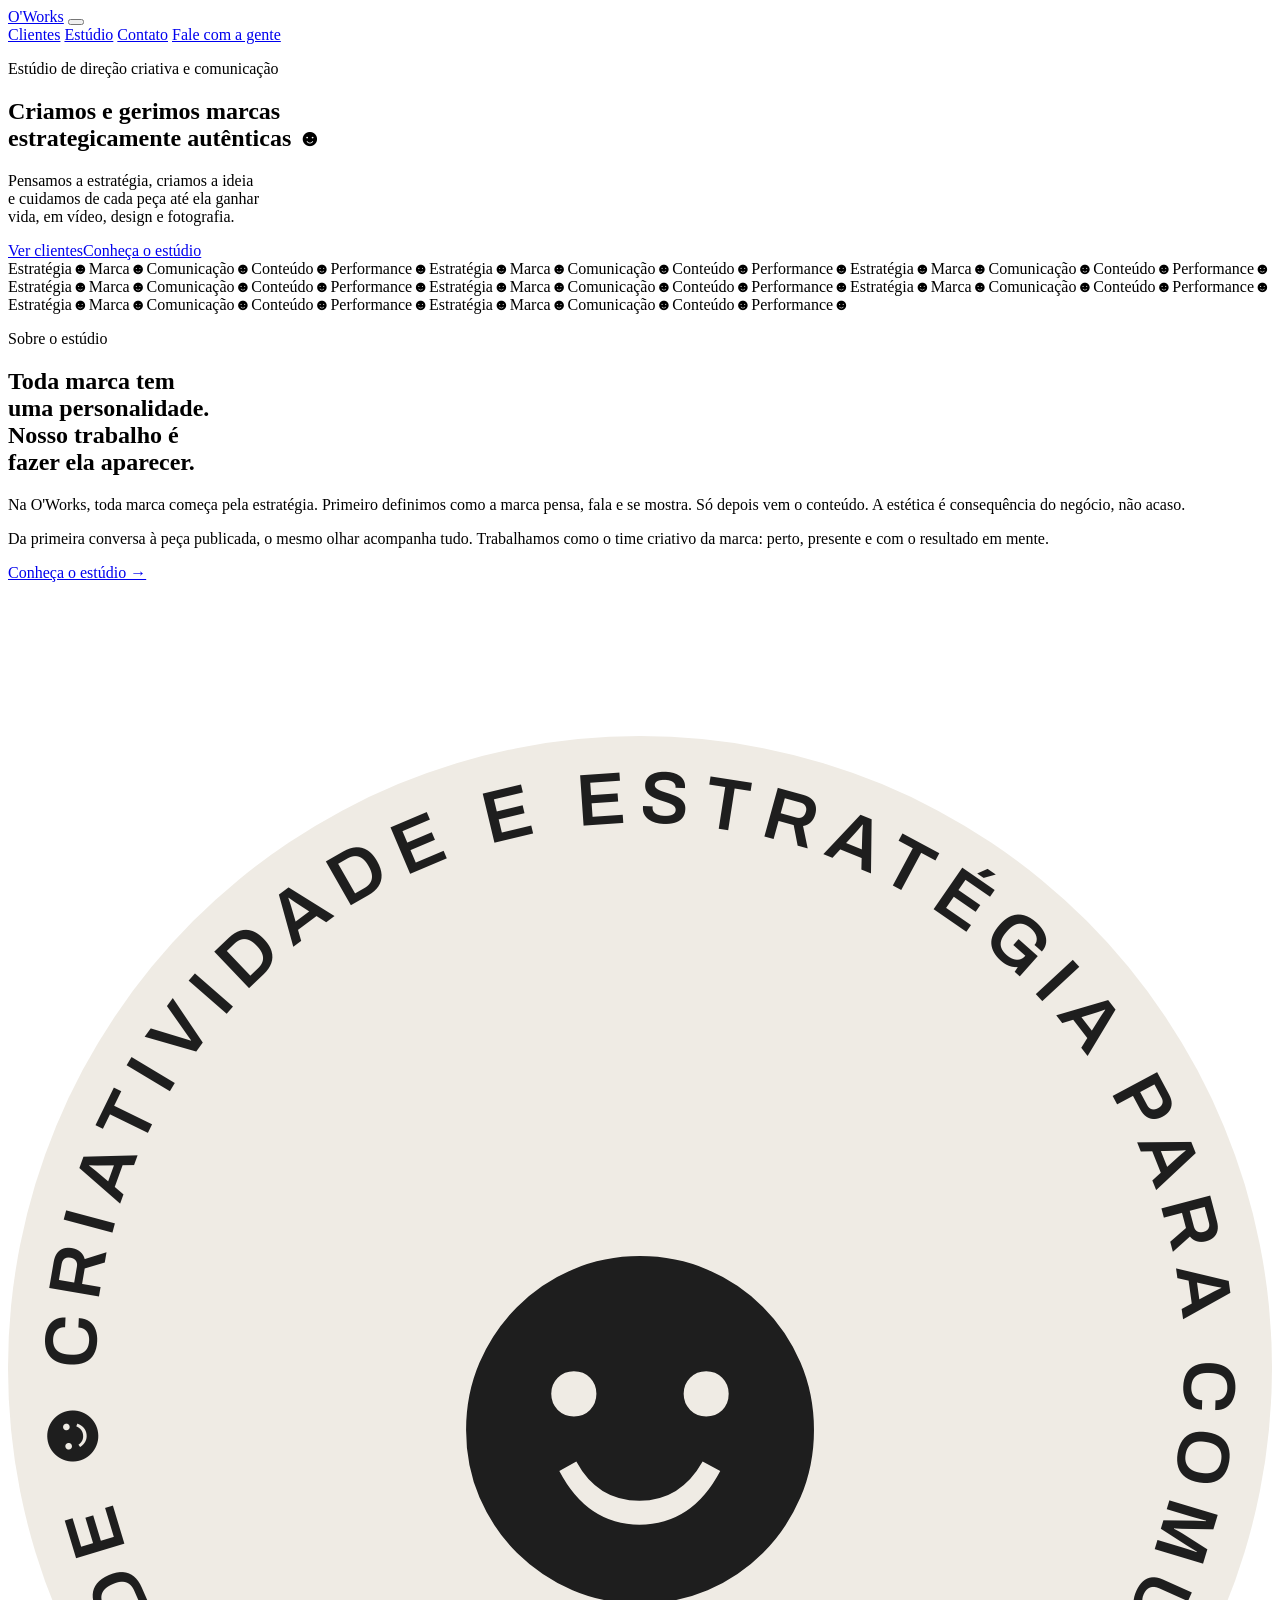
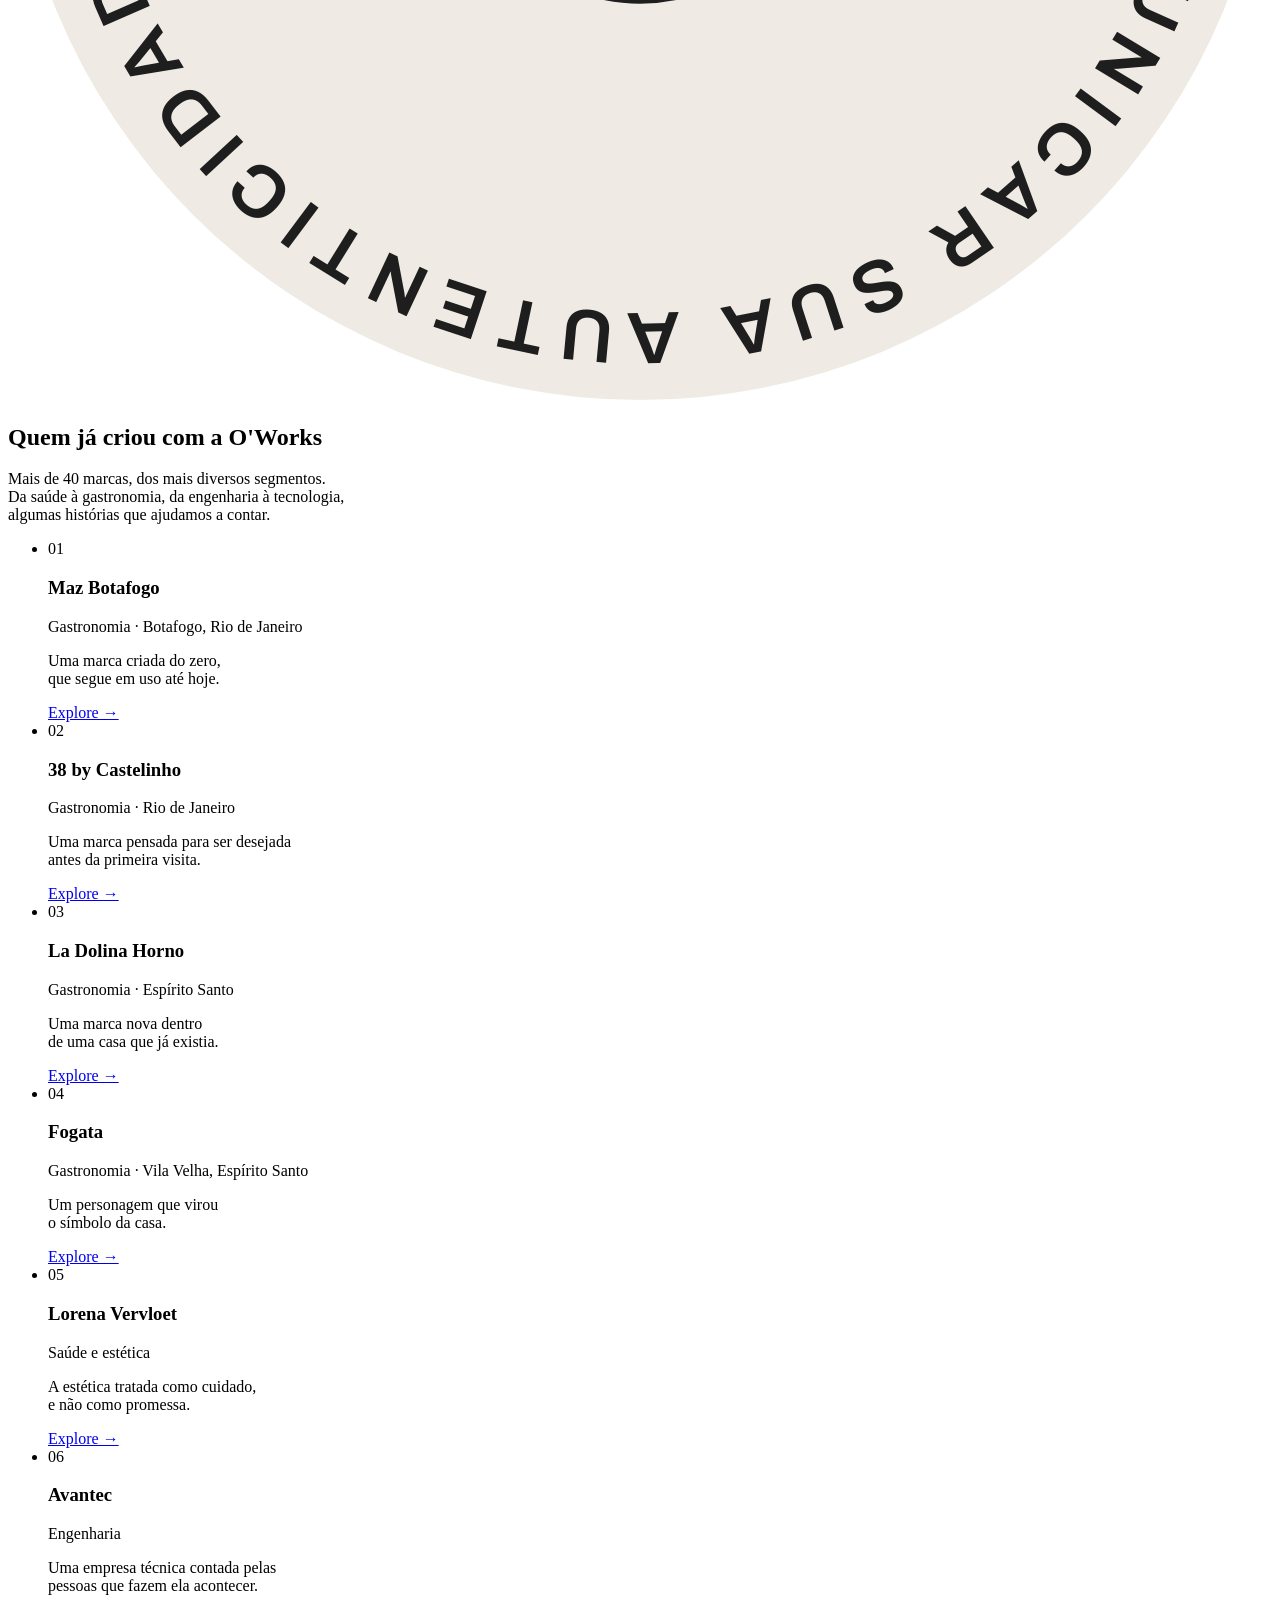
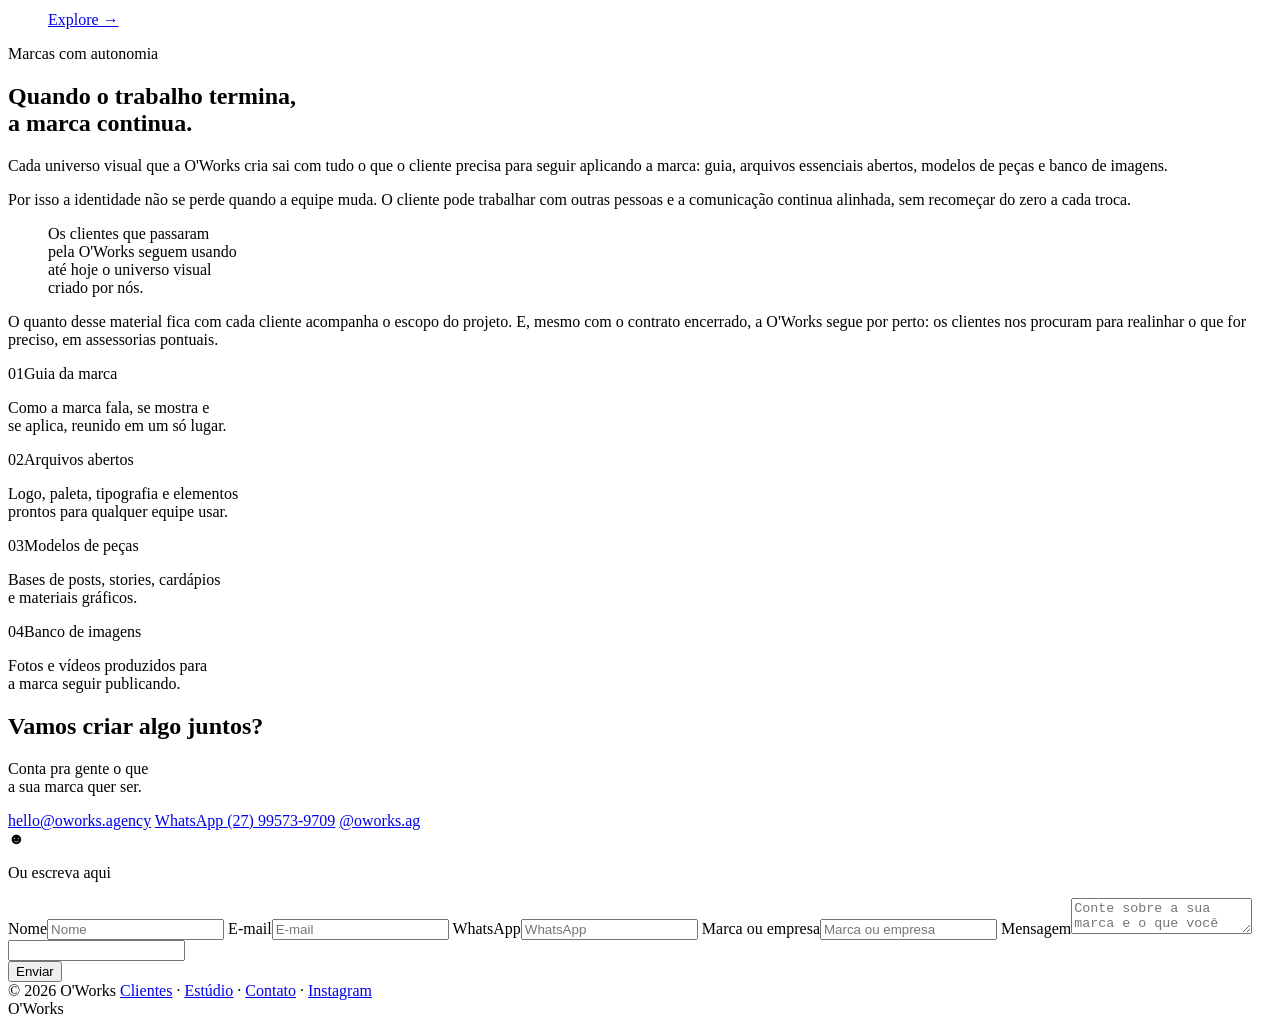
==== index.html @ 2da19dab "Add files via upload" ====
<!doctype html>
<html lang="pt-BR">
<head>
<meta charset="utf-8">
<meta name="viewport" content="width=device-width, initial-scale=1">
<title>O&#x27;Works · Criamos e gerimos marcas estrategicamente autênticas</title>
<meta name="description" content="Estúdio de direção criativa e comunicação. Pensamos a estratégia, criamos a ideia e cuidamos de cada peça até ela ganhar vida, em vídeo, design e fotografia.">
<link rel="canonical" href="https://oworks.agency/">
<meta property="og:type" content="website">
<meta property="og:site_name" content="O'Works">
<meta property="og:title" content="O&#x27;Works · Criamos e gerimos marcas estrategicamente autênticas">
<meta property="og:description" content="Estúdio de direção criativa e comunicação. Pensamos a estratégia, criamos a ideia e cuidamos de cada peça até ela ganhar vida, em vídeo, design e fotografia.">
<meta property="og:url" content="https://oworks.agency/">
<meta property="og:image" content="https://oworks.agency/assets/img/og.jpg">
<meta name="theme-color" content="#1E1E1E">
<link rel="icon" href="/assets/img/favicon.svg" type="image/svg+xml">
<link rel="preconnect" href="https://fonts.googleapis.com">
<link rel="preconnect" href="https://fonts.gstatic.com" crossorigin>
<link rel="stylesheet" href="https://fonts.googleapis.com/css2?family=Archivo:wght@400;500;600;800;900&family=Instrument+Serif:ital@1&family=Noto+Sans+Symbols&display=swap">
<link rel="stylesheet" href="/assets/css/site.css?v=20261112030532">
</head>
<body>

<section class="claro abertura">
  <div class="wrap">
    <header class="cabecalho">
  <a class="logo" href="/">O'Works</a>
  <button class="menu-botao" type="button" aria-label="Abrir o menu" aria-expanded="false" aria-controls="menu"><span></span><span></span><span></span></button>
  <nav class="menu" id="menu" aria-label="Principal">
    <a href="/#clientes">Clientes</a>
    <a href="/estudio/">Estúdio</a>
    <a href="/contato/">Contato</a>
    <a class="btn medio" href="#contato">Fale com a gente</a>
  </nav>
</header>
    <div class="conteudo">
      <p class="rotulo">Estúdio de direção criativa e comunicação</p>
      <h1 class="frase-marca">Criamos e gerimos marcas<br> <span class="it">estrategicamente autênticas <span class="sym">☻</span></span></h1>
      <div class="apoio">
        <p>Pensamos a estratégia, criamos a ideia<br class="d"> e cuidamos de cada peça até ela ganhar<br class="d"> vida, em vídeo, design e fotografia.</p>
        <div class="botoes"><a class="btn" href="#clientes">Ver clientes</a><a class="btn outline" href="/estudio/">Conheça o estúdio</a></div>
      </div>
    </div>
  </div>
</section>
<div class="faixa escuro" aria-hidden="true"><div class="faixa-trilho"><span>Estratégia</span><span class="sym">☻</span><span class="it">Marca</span><span class="sym">☻</span><span>Comunicação</span><span class="sym">☻</span><span class="it">Conteúdo</span><span class="sym">☻</span><span>Performance</span><span class="sym">☻</span><span class="it">Estratégia</span><span class="sym">☻</span><span>Marca</span><span class="sym">☻</span><span class="it">Comunicação</span><span class="sym">☻</span><span>Conteúdo</span><span class="sym">☻</span><span class="it">Performance</span><span class="sym">☻</span><span>Estratégia</span><span class="sym">☻</span><span class="it">Marca</span><span class="sym">☻</span><span>Comunicação</span><span class="sym">☻</span><span class="it">Conteúdo</span><span class="sym">☻</span><span>Performance</span><span class="sym">☻</span><span class="it">Estratégia</span><span class="sym">☻</span><span>Marca</span><span class="sym">☻</span><span class="it">Comunicação</span><span class="sym">☻</span><span>Conteúdo</span><span class="sym">☻</span><span class="it">Performance</span><span class="sym">☻</span><span>Estratégia</span><span class="sym">☻</span><span class="it">Marca</span><span class="sym">☻</span><span>Comunicação</span><span class="sym">☻</span><span class="it">Conteúdo</span><span class="sym">☻</span><span>Performance</span><span class="sym">☻</span><span class="it">Estratégia</span><span class="sym">☻</span><span>Marca</span><span class="sym">☻</span><span class="it">Comunicação</span><span class="sym">☻</span><span>Conteúdo</span><span class="sym">☻</span><span class="it">Performance</span><span class="sym">☻</span><span>Estratégia</span><span class="sym">☻</span><span class="it">Marca</span><span class="sym">☻</span><span>Comunicação</span><span class="sym">☻</span><span class="it">Conteúdo</span><span class="sym">☻</span><span>Performance</span><span class="sym">☻</span><span class="it">Estratégia</span><span class="sym">☻</span><span>Marca</span><span class="sym">☻</span><span class="it">Comunicação</span><span class="sym">☻</span><span>Conteúdo</span><span class="sym">☻</span><span class="it">Performance</span><span class="sym">☻</span></div></div>
<section class="escuro sec sobre" id="sobre">
  <div class="wrap colunas">
    <div class="texto">
      <p class="rotulo">Sobre o estúdio</p>
      <h2 class="titulo">Toda marca tem<br> uma personalidade.<br> Nosso trabalho é<br> fazer ela aparecer.</h2>
      <p class="corpo">Na O'Works, toda marca começa pela estratégia. Primeiro definimos como a marca pensa, fala e se mostra. Só depois vem o conteúdo. A estética é consequência do negócio, não acaso.</p>
      <p class="corpo muted">Da primeira conversa à peça publicada, o mesmo olhar acompanha tudo. Trabalhamos como o time criativo da marca: perto, presente e com o resultado em mente.</p>
      <a class="link" href="/estudio/">Conheça o estúdio →</a>
    </div>
    <div class="visual">
      <div class="reel" role="img" aria-label="Reel com takes de produções de gastronomia da O'Works">
        <video class="ativo" muted loop playsinline preload="none" data-src="/assets/video/reel-gastronomia.mp4" poster="/assets/img/poster-reel.jpg"></video>
      </div>
      <div class="selo"><svg viewBox="0 0 232 232" aria-hidden="true">
        <circle cx="116" cy="116" r="116" fill="#EFEBE4"/>
        <g class="giro">
          <path id="selo-circulo" d="M16,116 a100,100 0 1,1 200,0 a100,100 0 1,1 -200,0" fill="none"/>
          <text font-family="Archivo, sans-serif" font-weight="600" font-size="13.5" fill="#1E1E1E"><textPath href="#selo-circulo" textLength="626" lengthAdjust="spacing">CRIATIVIDADE E ESTRATÉGIA PARA COMUNICAR SUA AUTENTICIDADE <tspan font-family="Noto Sans Symbols, sans-serif" font-weight="400">☻</tspan>&#160;</textPath></text>
        </g>
        <text x="116" y="118" text-anchor="middle" dominant-baseline="central" font-family="Noto Sans Symbols, sans-serif" font-size="92" fill="#1E1E1E">☻</text>
      </svg></div>
    </div>
  </div>
</section>
<section class="claro sec clientes" id="clientes">
  <div class="wrap">
    <div class="clientes-topo">
      <h2>Quem já criou com a O'Works</h2>
      <p class="corpo">Mais de 40 marcas, dos mais diversos segmentos.<br class="d"> Da saúde à gastronomia, da engenharia à tecnologia,<br class="d"> algumas histórias que ajudamos a contar.</p>
    </div>
    <ul class="lista-clientes">
      <li class="cliente">
        <div class="nome"><span class="num">01</span><h3>Maz Botafogo</h3></div>
        <p class="seg">Gastronomia · Botafogo, Rio de Janeiro</p>
        <p>Uma marca criada do zero,<br class="d"> que segue em uso até hoje.</p>
        <a class="btn pequeno" href="/clientes/maz-botafogo/" aria-label="Explore o case Maz Botafogo">Explore →</a>
      </li><li class="cliente">
        <div class="nome"><span class="num">02</span><h3>38 by Castelinho</h3></div>
        <p class="seg">Gastronomia · Rio de Janeiro</p>
        <p>Uma marca pensada para ser desejada<br class="d"> antes da primeira visita.</p>
        <a class="btn pequeno" href="/clientes/38-by-castelinho/" aria-label="Explore o case 38 by Castelinho">Explore →</a>
      </li><li class="cliente">
        <div class="nome"><span class="num">03</span><h3>La Dolina Horno</h3></div>
        <p class="seg">Gastronomia · Espírito Santo</p>
        <p>Uma marca nova dentro<br class="d"> de uma casa que já existia.</p>
        <a class="btn pequeno" href="/clientes/la-dolina-horno/" aria-label="Explore o case La Dolina Horno">Explore →</a>
      </li><li class="cliente">
        <div class="nome"><span class="num">04</span><h3>Fogata</h3></div>
        <p class="seg">Gastronomia · Vila Velha, Espírito Santo</p>
        <p>Um personagem que virou<br class="d"> o símbolo da casa.</p>
        <a class="btn pequeno" href="/clientes/fogata/" aria-label="Explore o case Fogata">Explore →</a>
      </li><li class="cliente">
        <div class="nome"><span class="num">05</span><h3>Lorena Vervloet</h3></div>
        <p class="seg">Saúde e estética</p>
        <p>A estética tratada como cuidado,<br class="d"> e não como promessa.</p>
        <a class="btn pequeno" href="/clientes/lorena-vervloet/" aria-label="Explore o case Lorena Vervloet">Explore →</a>
      </li><li class="cliente">
        <div class="nome"><span class="num">06</span><h3>Avantec</h3></div>
        <p class="seg">Engenharia</p>
        <p>Uma empresa técnica contada pelas<br class="d"> pessoas que fazem ela acontecer.</p>
        <a class="btn pequeno" href="/clientes/avantec/" aria-label="Explore o case Avantec">Explore →</a>
      </li>
    </ul>
  </div>
</section>
<section class="claro sec-linha autonomia">
  <div class="wrap">
    <div class="com-linha">
      <div class="colunas">
        <div class="texto">
          <p class="rotulo">Marcas com autonomia</p>
          <h2 class="titulo">Quando o trabalho termina,<br class="d"> a marca continua.</h2>
          <p class="corpo">Cada universo visual que a O'Works cria sai com tudo o que o cliente precisa para seguir aplicando a marca: guia, arquivos essenciais abertos, modelos de peças e banco de imagens.</p>
          <p class="corpo muted">Por isso a identidade não se perde quando a equipe muda. O cliente pode trabalhar com outras pessoas e a comunicação continua alinhada, sem recomeçar do zero a cada troca.</p>
        </div>
        <div class="destaque">
          <blockquote>Os clientes que passaram<br class="d"> pela O'Works seguem usando<br class="d"> até hoje o universo visual<br class="d"> criado por nós.</blockquote>
          <p class="muted">O quanto desse material fica com cada cliente acompanha o escopo do projeto. E, mesmo com o contrato encerrado, a O'Works segue por perto: os clientes nos procuram para realinhar o que for preciso, em assessorias pontuais.</p>
        </div>
      </div>
      <div class="itens4"><div><p class="t"><span class="it">01</span>Guia da marca</p><p>Como a marca fala, se mostra e<br class="d"> se aplica, reunido em um só lugar.</p></div><div><p class="t"><span class="it">02</span>Arquivos abertos</p><p>Logo, paleta, tipografia e elementos<br class="d"> prontos para qualquer equipe usar.</p></div><div><p class="t"><span class="it">03</span>Modelos de peças</p><p>Bases de posts, stories, cardápios<br class="d"> e materiais gráficos.</p></div><div><p class="t"><span class="it">04</span>Banco de imagens</p><p>Fotos e vídeos produzidos para<br class="d"> a marca seguir publicando.</p></div></div>
    </div>
  </div>
</section>
<section class="escuro contato-bloco" id="contato">
  <div class="wrap">
    <div class="chamada com-form">
      <div class="texto">
        <h2 class="vamos">Vamos criar algo juntos?</h2>
        <p class="conta">Conta pra gente o que<br class="d"> a sua marca quer ser.</p>
        <div class="contatos">
        <a href="mailto:hello@oworks.agency">hello@oworks.agency</a>
        <a href="https://wa.me/message/UG2DE52RIKDYO1" target="_blank" rel="noopener">WhatsApp (27) 99573-9709</a>
        <a href="https://www.instagram.com/oworks.ag/" target="_blank" rel="noopener">@oworks.ag</a>
      </div>
        <span class="carinha" aria-hidden="true">☻</span>
      </div>
      <form class="form" action="https://formsubmit.co/hello@oworks.agency" method="POST" data-ajax="https://formsubmit.co/ajax/hello@oworks.agency">
      <p class="rotulo">Ou escreva aqui</p>
      <label class="campo"><span class="visually-hidden">Nome</span><input name="nome" placeholder="Nome" required autocomplete="name"></label>
      <label class="campo"><span class="visually-hidden">E-mail</span><input type="email" name="email" placeholder="E-mail" required autocomplete="email"></label>
      <label class="campo"><span class="visually-hidden">WhatsApp</span><input type="tel" name="whatsapp" placeholder="WhatsApp" autocomplete="tel"></label>
      <label class="campo"><span class="visually-hidden">Marca ou empresa</span><input name="marca" placeholder="Marca ou empresa" autocomplete="organization"></label>
      <label class="campo"><span class="visually-hidden">Mensagem</span><textarea name="mensagem" placeholder="Conte sobre a sua marca e o que você precisa" required></textarea></label>
      <input type="hidden" name="_subject" value="Novo contato pelo site da O'Works">
      <input type="hidden" name="_template" value="table">
      <input type="hidden" name="_captcha" value="false">
      <input type="hidden" name="_next" value="https://oworks.agency/obrigado/">
      <div class="honey" aria-hidden="true"><input type="text" name="_honey" tabindex="-1" autocomplete="off"></div>
      <button class="btn" type="submit">Enviar</button>
      <p class="aviso" role="status" hidden></p>
    </form>
    </div>
    <footer class="rodape">
      <span>© 2026 O'Works</span>
      <span><a href="/#clientes">Clientes</a> · <a href="/estudio/">Estúdio</a> · <a href="/contato/">Contato</a> · <a href="https://www.instagram.com/oworks.ag/" target="_blank" rel="noopener">Instagram</a></span>
    </footer>
    <div class="assinatura" aria-hidden="true"><span>O'Works</span></div>
  </div>
</section>
<script src="/assets/js/site.js?v=20261112030532" defer></script>
</body>
</html>
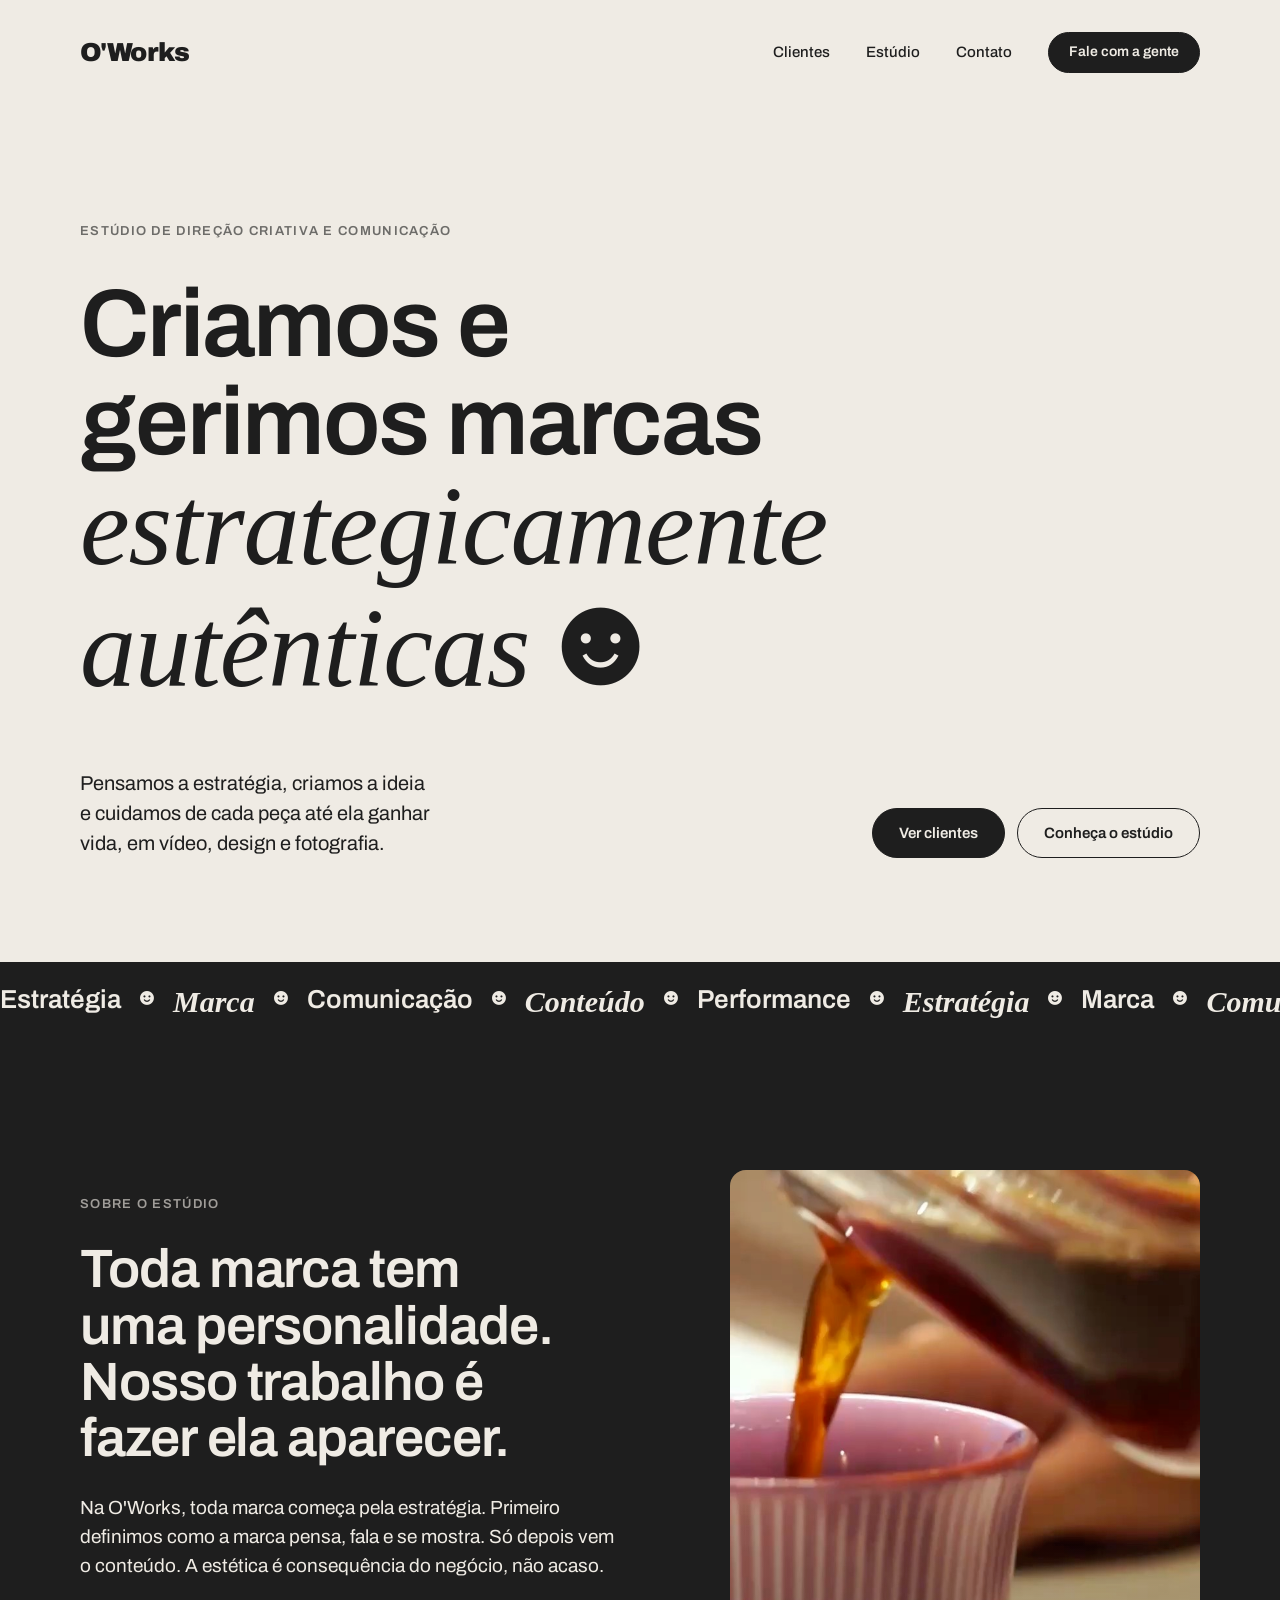
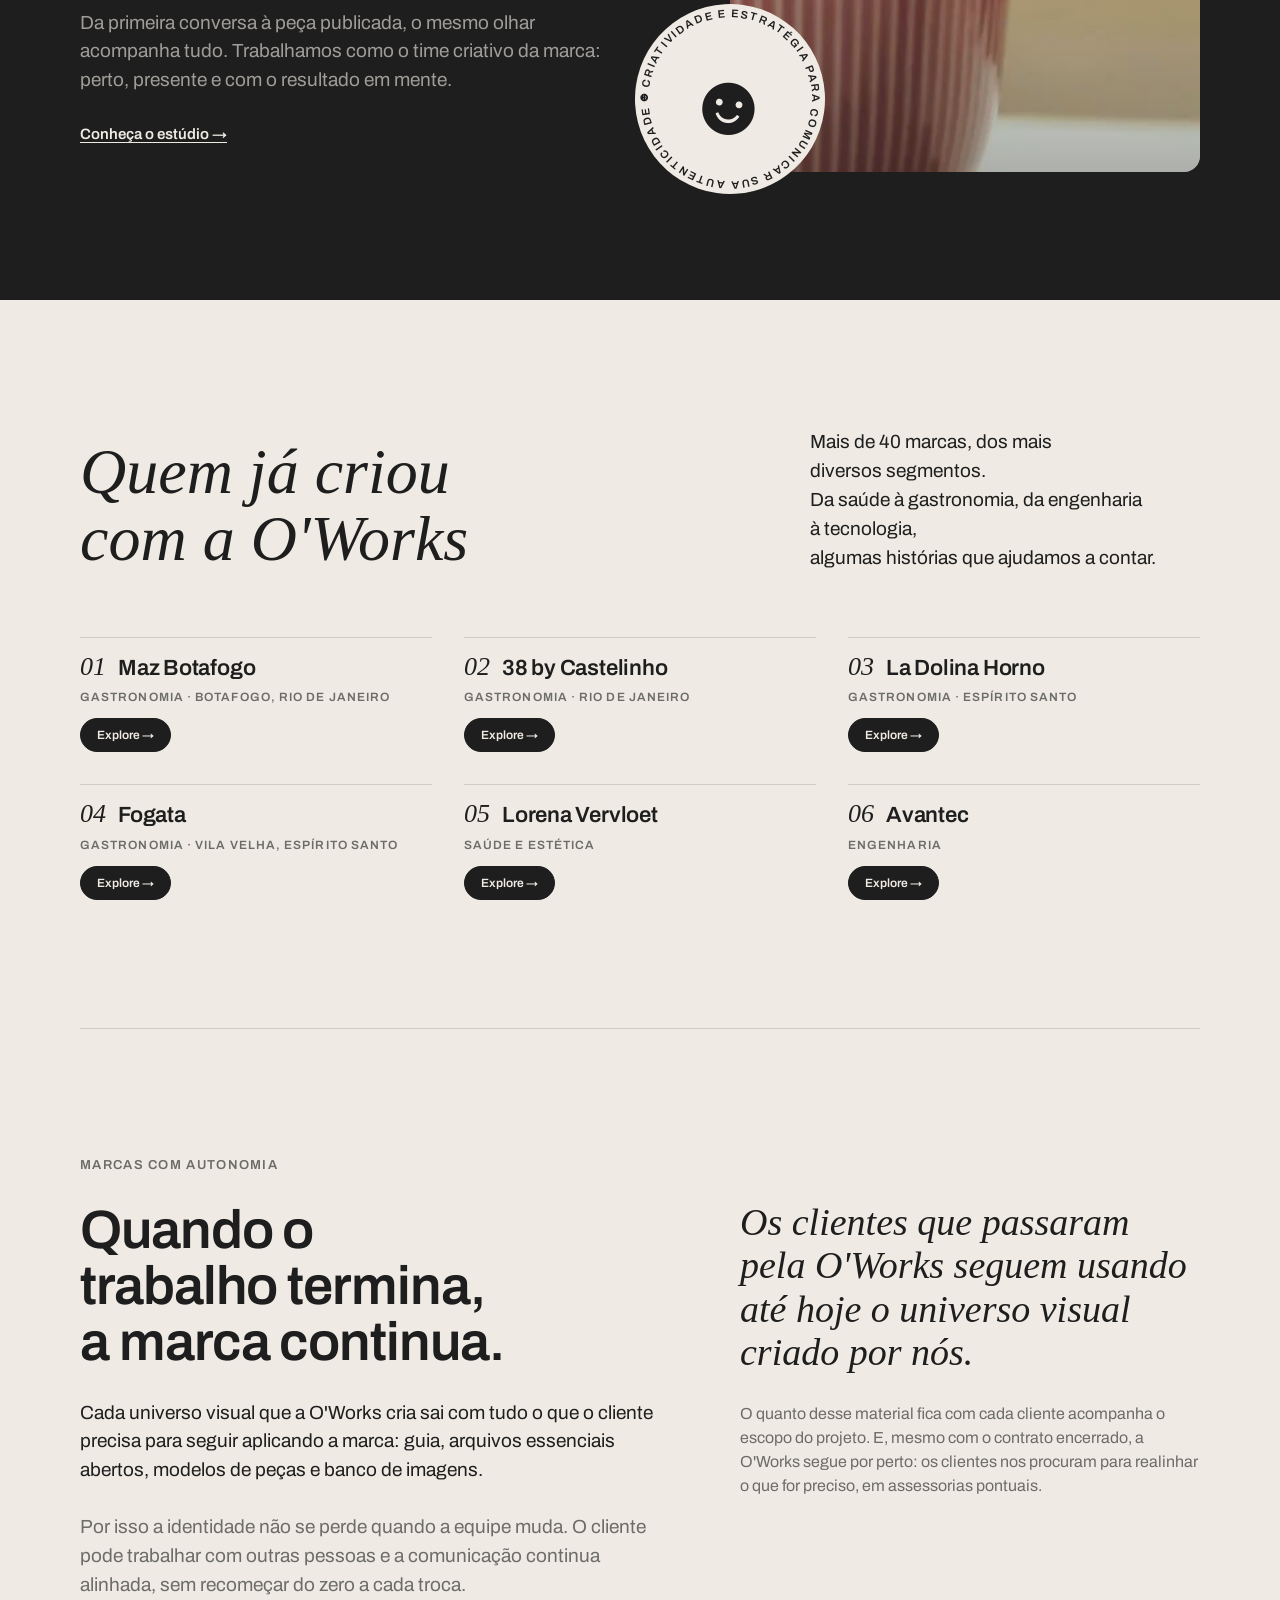
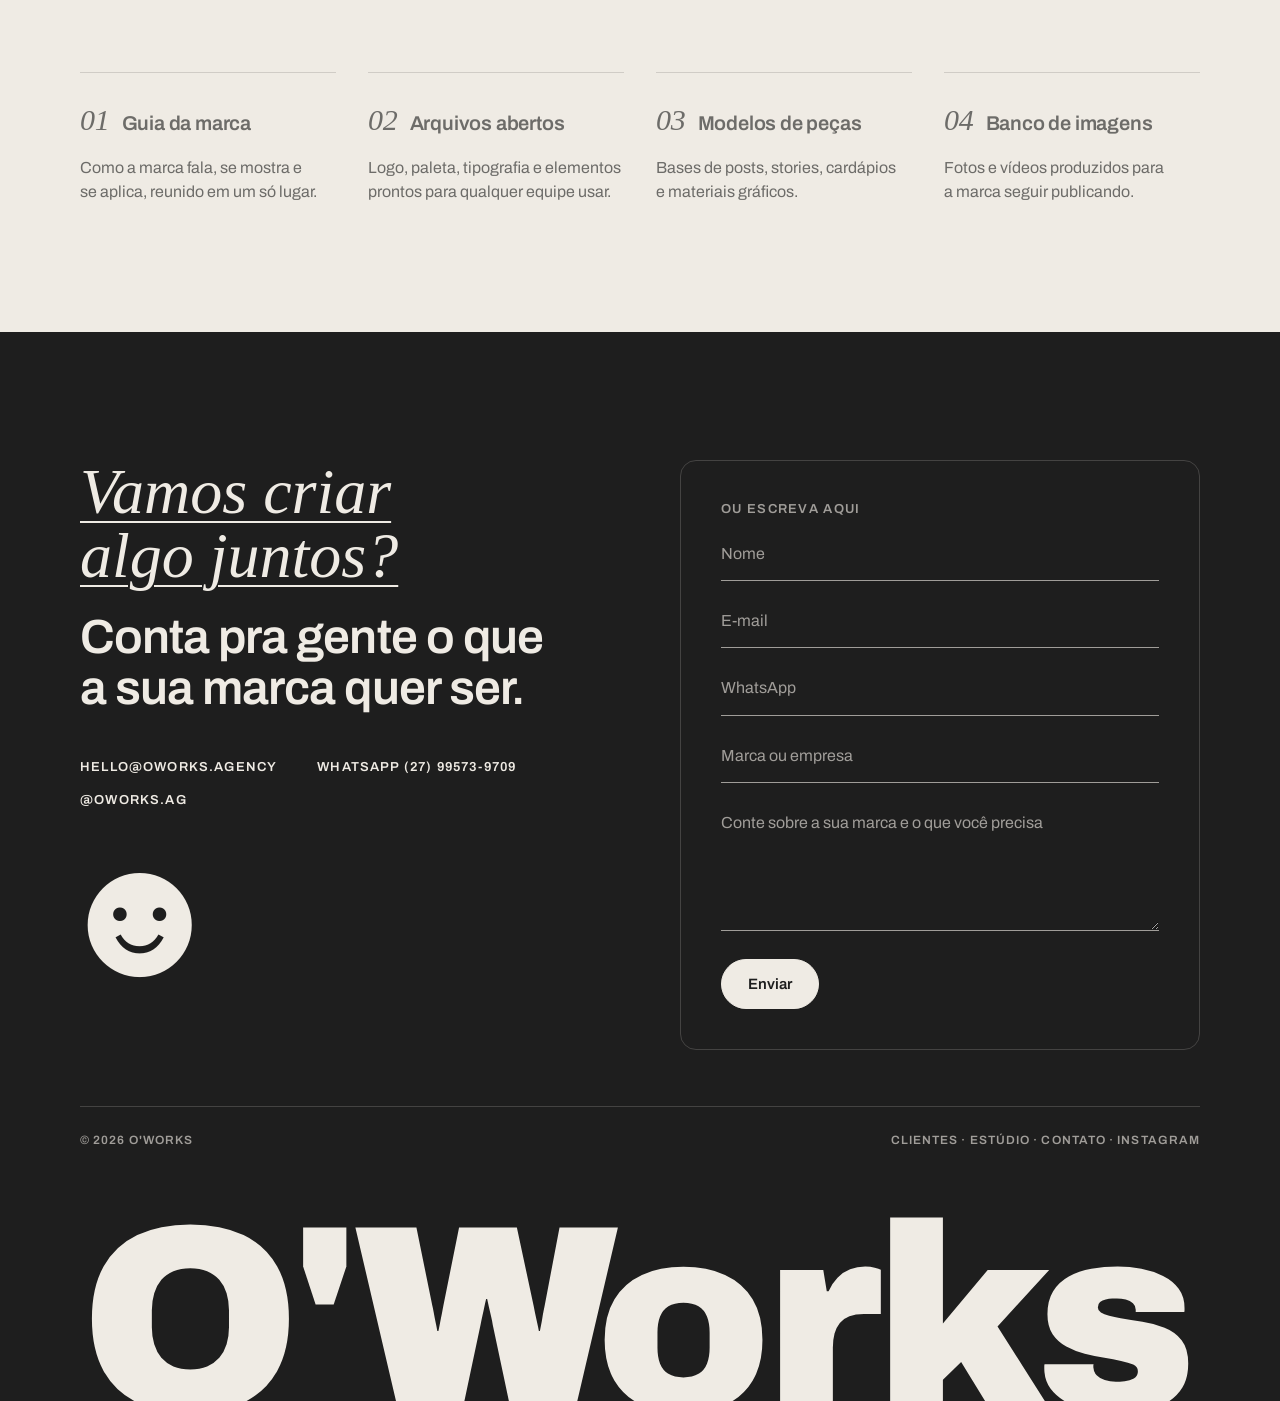
==== commit b80fed69: "Início: lista de clientes só com nome, segmento e local, mais compacta" ====
--- a/index.html
+++ b/index.html
@@ -17,7 +17,7 @@
 <link rel="preconnect" href="https://fonts.googleapis.com">
 <link rel="preconnect" href="https://fonts.gstatic.com" crossorigin>
 <link rel="stylesheet" href="https://fonts.googleapis.com/css2?family=Archivo:wght@400;500;600;800;900&family=Instrument+Serif:ital@1&family=Noto+Sans+Symbols&display=swap">
-<link rel="stylesheet" href="/assets/css/site.css?v=20261112030532">
+<link rel="stylesheet" href="/assets/css/site.css?v=20261112064709">
 </head>
 <body>
 
@@ -77,33 +77,27 @@
     <ul class="lista-clientes">
       <li class="cliente">
         <div class="nome"><span class="num">01</span><h3>Maz Botafogo</h3></div>
-        <p class="seg">Gastronomia · Botafogo, Rio de Janeiro</p>
-        <p>Uma marca criada do zero,<br class="d"> que segue em uso até hoje.</p>
+        <p class="seg"><span>Gastronomia</span><span class="local">Botafogo, Rio de Janeiro</span></p>
         <a class="btn pequeno" href="/clientes/maz-botafogo/" aria-label="Explore o case Maz Botafogo">Explore →</a>
       </li><li class="cliente">
         <div class="nome"><span class="num">02</span><h3>38 by Castelinho</h3></div>
-        <p class="seg">Gastronomia · Rio de Janeiro</p>
-        <p>Uma marca pensada para ser desejada<br class="d"> antes da primeira visita.</p>
+        <p class="seg"><span>Gastronomia</span><span class="local">Rio de Janeiro</span></p>
         <a class="btn pequeno" href="/clientes/38-by-castelinho/" aria-label="Explore o case 38 by Castelinho">Explore →</a>
       </li><li class="cliente">
         <div class="nome"><span class="num">03</span><h3>La Dolina Horno</h3></div>
-        <p class="seg">Gastronomia · Espírito Santo</p>
-        <p>Uma marca nova dentro<br class="d"> de uma casa que já existia.</p>
+        <p class="seg"><span>Gastronomia</span><span class="local">Espírito Santo</span></p>
         <a class="btn pequeno" href="/clientes/la-dolina-horno/" aria-label="Explore o case La Dolina Horno">Explore →</a>
       </li><li class="cliente">
         <div class="nome"><span class="num">04</span><h3>Fogata</h3></div>
-        <p class="seg">Gastronomia · Vila Velha, Espírito Santo</p>
-        <p>Um personagem que virou<br class="d"> o símbolo da casa.</p>
+        <p class="seg"><span>Gastronomia</span><span class="local">Vila Velha, Espírito Santo</span></p>
         <a class="btn pequeno" href="/clientes/fogata/" aria-label="Explore o case Fogata">Explore →</a>
       </li><li class="cliente">
         <div class="nome"><span class="num">05</span><h3>Lorena Vervloet</h3></div>
-        <p class="seg">Saúde e estética</p>
-        <p>A estética tratada como cuidado,<br class="d"> e não como promessa.</p>
+        <p class="seg"><span>Saúde e estética</span></p>
         <a class="btn pequeno" href="/clientes/lorena-vervloet/" aria-label="Explore o case Lorena Vervloet">Explore →</a>
       </li><li class="cliente">
         <div class="nome"><span class="num">06</span><h3>Avantec</h3></div>
-        <p class="seg">Engenharia</p>
-        <p>Uma empresa técnica contada pelas<br class="d"> pessoas que fazem ela acontecer.</p>
+        <p class="seg"><span>Engenharia</span></p>
         <a class="btn pequeno" href="/clientes/avantec/" aria-label="Explore o case Avantec">Explore →</a>
       </li>
     </ul>
@@ -164,6 +158,6 @@
     <div class="assinatura" aria-hidden="true"><span>O'Works</span></div>
   </div>
 </section>
-<script src="/assets/js/site.js?v=20261112030532" defer></script>
+<script src="/assets/js/site.js?v=20261112064709" defer></script>
 </body>
 </html>
--- a/assets/css/site.css
+++ b/assets/css/site.css
@@ -0,0 +1,353 @@
+/* O'Works · site. Identidade: Archivo, Instrument Serif itálico, a carinha em Noto Sans Symbols; preto #1E1E1E e creme #EFEBE4. */
+
+:root {
+  --preto: #1E1E1E;
+  --creme: #EFEBE4;
+  --pad: 80px;
+  --max: 1280px;
+  --sans: "Archivo", system-ui, sans-serif;
+  --serif: "Instrument Serif", Georgia, serif;
+  --sym: "Noto Sans Symbols", "Archivo", sans-serif;
+}
+
+.claro  { --bg: #EFEBE4; --fg: #1E1E1E; --muted: #6D6C69; --line: #D0CCC6; --ph: #E0DCD4; }
+.escuro { --bg: #1E1E1E; --fg: #EFEBE4; --muted: #A09D99; --line: #444342; --ph: #2E2D2B; }
+
+*, *::before, *::after { box-sizing: border-box; }
+html { -webkit-text-size-adjust: 100%; scroll-behavior: smooth; }
+@media (prefers-reduced-motion: reduce) { html { scroll-behavior: auto; } }
+body { margin: 0; background: var(--preto); color: var(--creme); font-family: var(--sans); font-size: 19px; line-height: 1.52; -webkit-font-smoothing: antialiased; }
+img, video, svg { display: block; max-width: 100%; }
+a { color: inherit; }
+p { margin: 0; text-wrap: pretty; }
+h1, h2, h3 { margin: 0; font-weight: 600; text-wrap: balance; }
+ul { margin: 0; padding: 0; list-style: none; }
+.sym { font-family: var(--sym); font-style: normal; font-weight: 400; }
+.it { font-family: var(--serif); font-style: italic; font-weight: 400; }
+.visually-hidden { position: absolute !important; width: 1px; height: 1px; overflow: hidden; clip: rect(0 0 0 0); white-space: nowrap; }
+
+section, .faixa, .rodape-bloco { background: var(--bg); color: var(--fg); }
+.wrap { width: 100%; max-width: calc(var(--max) + 2 * var(--pad)); margin: 0 auto; padding: 0 var(--pad); }
+.sec { padding: 128px 0; }
+.sec-linha { padding: 0 0 128px; }
+.com-linha { border-top: 1px solid var(--line); padding-top: 128px; }
+
+.rotulo { font-size: 13px; font-weight: 600; letter-spacing: .1em; text-transform: uppercase; color: var(--muted); line-height: 1.3; text-wrap: balance; }
+.titulo { font-size: 54px; line-height: 1.04; letter-spacing: -.02em; }
+.corpo { font-size: 19px; line-height: 1.52; }
+.muted { color: var(--muted); }
+.link { font-size: 15px; font-weight: 600; text-decoration: underline; text-underline-offset: 3px; }
+.link:hover { text-decoration-thickness: 2px; }
+.linha-topo { border-top: 1px solid var(--line); }
+
+/* botões */
+.btn { display: inline-flex; align-items: center; gap: .4em; padding: 15px 26px; border-radius: 999px; font-size: 15px; font-weight: 600; line-height: 1.2; text-decoration: none; white-space: nowrap; border: 1px solid var(--fg); background: var(--fg); color: var(--bg); transition: opacity .2s; }
+.btn:hover { opacity: .85; }
+.btn.outline { background: transparent; color: var(--fg); }
+.btn.outline:hover { background: var(--fg); color: var(--bg); opacity: 1; }
+.btn.pequeno { padding: 9px 16px; font-size: 12px; }
+.btn.medio { padding: 11px 20px; font-size: 14px; }
+
+/* cabeçalho */
+.cabecalho { display: flex; justify-content: space-between; align-items: center; padding-top: 32px; position: relative; z-index: 20; }
+.logo { font-weight: 900; font-size: 26px; letter-spacing: -.02em; text-decoration: none; line-height: 1; }
+.menu { display: flex; align-items: center; gap: 36px; }
+.menu a:not(.btn) { font-size: 15px; font-weight: 500; text-decoration: none; }
+.menu a:not(.btn):hover, .menu a[aria-current="page"] { text-decoration: underline; text-underline-offset: 4px; }
+.menu-botao { display: none; background: none; border: 0; color: inherit; padding: 8px; margin-right: -8px; cursor: pointer; }
+.menu-botao span { display: block; width: 24px; height: 2px; background: currentColor; margin: 5px 0; transition: transform .2s, opacity .2s; }
+
+/* abertura da Início */
+.abertura { padding-bottom: 104px; }
+.abertura .conteudo { padding-top: 150px; }
+.abertura .rotulo { margin-bottom: 36px; }
+.frase-marca { font-size: 96px; line-height: 1.02; letter-spacing: -.02em; font-weight: 600; }
+.frase-marca .it { font-size: 1.1667em; letter-spacing: -.01em; line-height: .98; }
+.abertura .apoio { display: flex; justify-content: space-between; align-items: flex-end; gap: 40px; margin-top: 64px; }
+.abertura .apoio p { font-size: 20px; line-height: 1.5; max-width: 420px; }
+.botoes { display: flex; gap: 12px; flex-wrap: wrap; }
+
+/* faixa correndo */
+.faixa { overflow: hidden; padding: 22px 0; white-space: nowrap; }
+.faixa-trilho { display: inline-flex; animation: correr 40s linear infinite; }
+.faixa-trilho span { font-size: 26px; font-weight: 600; line-height: 1.2; padding-right: 0; }
+.faixa-trilho .it { font-size: 30px; }
+.faixa-trilho .sym { font-size: 20px; margin: 0 .9em; vertical-align: 2px; }
+@keyframes correr { to { transform: translateX(-50%); } }
+@media (prefers-reduced-motion: reduce) { .faixa-trilho { animation: none; } }
+
+/* sobre */
+.sobre .colunas { display: flex; justify-content: space-between; align-items: center; gap: 64px; }
+.sobre .texto { max-width: 540px; display: grid; gap: 28px; }
+.sobre .texto .titulo { margin: 0; }
+.visual { position: relative; width: 470px; flex: none; margin-right: 0; }
+.reel { position: relative; aspect-ratio: 720 / 922; border-radius: 16px; overflow: hidden; background: var(--ph); }
+.reel video { position: absolute; inset: 0; width: 100%; height: 100%; object-fit: cover; opacity: 0; transition: opacity .5s ease; }
+.reel video.ativo { opacity: 1; }
+.reel::after { content: ""; position: absolute; inset: 0; background: linear-gradient(180deg, rgba(28,28,26,0) 55%, rgba(28,28,26,.35)); pointer-events: none; }
+.selo { position: absolute; left: -95px; bottom: -22px; width: 190px; height: 190px; transform: rotate(8deg); z-index: 2; }
+.selo svg { width: 100%; height: 100%; overflow: visible; }
+.selo .giro { transform-origin: 116px 116px; animation: girar 28s linear infinite; }
+@keyframes girar { to { transform: rotate(360deg); } }
+@media (prefers-reduced-motion: reduce) { .selo .giro { animation: none; } }
+
+/* quem já criou */
+.clientes-topo { display: flex; justify-content: space-between; align-items: flex-end; gap: 48px; margin-bottom: 64px; }
+.clientes-topo h2 { font-family: var(--serif); font-style: italic; font-weight: 400; font-size: 64px; line-height: 1.05; letter-spacing: 0; }
+.clientes-topo p { max-width: 470px; }
+.lista-clientes { display: grid; grid-template-columns: repeat(3, 1fr); column-gap: 32px; row-gap: 32px; }
+.cliente { border-top: 1px solid var(--line); padding-top: 16px; display: flex; flex-direction: column; gap: 8px; align-items: flex-start; }
+.cliente .nome { display: flex; align-items: baseline; gap: 12px; }
+.cliente .num { font-family: var(--serif); font-style: italic; font-size: 26px; line-height: 1; }
+.cliente h3 { font-size: 22px; letter-spacing: -.01em; line-height: 1.1; }
+.cliente .seg { font-size: 12px; font-weight: 600; letter-spacing: .09em; text-transform: uppercase; color: var(--muted); }
+.cliente .seg .local::before { content: " · "; }
+.cliente .btn { margin-top: 4px; }
+
+/* marcas com autonomia */
+.autonomia .colunas { display: flex; justify-content: space-between; gap: 64px; }
+.autonomia .texto { max-width: 700px; display: grid; gap: 28px; }
+.autonomia .destaque { max-width: 460px; padding-top: 44px; display: grid; gap: 28px; align-content: start; }
+.autonomia .destaque blockquote { margin: 0; font-family: var(--serif); font-style: italic; font-size: 38px; line-height: 1.14; }
+.autonomia .destaque p { font-size: 16px; line-height: 1.5; }
+.itens4 { display: grid; grid-template-columns: repeat(4, 1fr); gap: 32px; margin-top: 72px; }
+.itens4 > div { border-top: 1px solid var(--line); padding-top: 24px; display: grid; gap: 14px; align-content: start; }
+.itens4 .t { display: flex; align-items: baseline; gap: 12px; font-size: 20px; font-weight: 600; letter-spacing: -.01em; }
+.itens4 .t .it { font-size: 30px; font-weight: 400; }
+.itens4 p { font-size: 16px; line-height: 1.5; color: var(--muted); }
+
+/* contato e rodapé */
+.contato-bloco { padding-top: 128px; overflow: hidden; }
+.chamada { display: flex; justify-content: space-between; align-items: center; gap: 64px; }
+.chamada.com-form { align-items: flex-start; gap: 96px; }
+.chamada .texto { display: grid; gap: 24px; justify-items: start; }
+.vamos { font-family: var(--serif); font-style: italic; font-weight: 400; font-size: 84px; line-height: 1; text-decoration: underline; text-decoration-thickness: 2px; text-underline-offset: 10px; }
+.com-form .vamos, .pagina-contato .vamos { font-size: 64px; text-underline-offset: 8px; }
+.conta { font-size: 48px; line-height: 1.06; letter-spacing: -.02em; font-weight: 600; }
+.contatos { display: flex; flex-wrap: wrap; gap: 14px 40px; padding-top: 20px; }
+.contatos a { font-size: 13px; font-weight: 600; letter-spacing: .09em; text-transform: uppercase; text-decoration: none; }
+.contatos a:hover { text-decoration: underline; text-underline-offset: 3px; }
+.carinha { font-family: var(--sym); font-size: 240px; line-height: 1; }
+.com-form .carinha { font-size: 150px; }
+.rodape { display: flex; justify-content: space-between; gap: 24px; flex-wrap: wrap; border-top: 1px solid var(--line); padding-top: 24px; margin-top: 56px; }
+.rodape, .rodape a { font-size: 12px; font-weight: 600; letter-spacing: .09em; text-transform: uppercase; color: var(--muted); text-decoration: none; }
+.rodape a:hover { color: var(--fg); }
+.assinatura { margin-top: 40px; height: calc(min(303px, (100vw - 2 * var(--pad)) * .2367) * .8); overflow: hidden; }
+.assinatura span { display: block; font-weight: 900; font-size: min(303px, calc((100vw - 2 * var(--pad)) * .2367)); line-height: 1; letter-spacing: -.03em; white-space: nowrap; }
+
+/* formulário */
+.form { width: 520px; flex: none; border: 1px solid var(--line); border-radius: 16px; padding: 40px; display: grid; gap: 28px; }
+.form .rotulo { margin-bottom: -4px; }
+.campo { display: grid; }
+.campo input, .campo textarea { font: inherit; font-size: 16px; color: var(--fg); background: transparent; border: 0; border-bottom: 1px solid var(--muted); padding: 0 0 14px; border-radius: 0; outline: none; }
+.campo textarea { min-height: 120px; resize: vertical; }
+.campo input::placeholder, .campo textarea::placeholder { color: var(--muted); opacity: 1; }
+.campo input:focus, .campo textarea:focus { border-bottom-color: var(--fg); }
+.form .btn { justify-self: start; cursor: pointer; font-family: var(--sans); }
+.form .aviso { font-size: 15px; line-height: 1.45; }
+.form .aviso[hidden] { display: none; }
+.honey { display: none; }
+
+/* páginas internas: trilha e abertura do case */
+.trilha { display: flex; gap: 10px; padding: 56px 0 48px; font-size: 12px; font-weight: 600; letter-spacing: .09em; text-transform: uppercase; }
+.trilha a { color: var(--muted); text-decoration: none; }
+.trilha a:hover { color: var(--fg); }
+.trilha .sep { color: var(--muted); }
+.case-abertura { padding-bottom: 112px; }
+.case-abertura .colunas { display: flex; justify-content: space-between; align-items: center; gap: 64px; }
+.case-abertura .texto { max-width: 560px; display: grid; gap: 22px; }
+.case-num { font-family: var(--serif); font-style: italic; font-size: 72px; line-height: 1; }
+.case-nome { font-weight: 900; font-size: 84px; line-height: .96; letter-spacing: -.03em; }
+.case-seg { font-size: 12px; font-weight: 600; letter-spacing: .09em; text-transform: uppercase; color: var(--muted); }
+.case-frase { font-family: var(--serif); font-style: italic; font-size: 36px; line-height: 1.15; }
+.case-texto { font-size: 18px; line-height: 1.52; }
+.chips { display: flex; flex-wrap: wrap; gap: 8px; }
+.chips li { border: 1px solid var(--muted); border-radius: 999px; padding: 9px 16px; font-size: 11px; font-weight: 600; letter-spacing: .09em; text-transform: uppercase; line-height: 1.2; }
+.case-imagem { position: relative; width: 640px; flex: none; }
+.case-imagem img { width: 100%; aspect-ratio: 640 / 720; object-fit: cover; border-radius: 12px; }
+.papel { position: absolute; left: -40px; bottom: -30px; width: 340px; background: #F3ECE2; color: #1D1D1B; border-radius: 6px; padding: 22px 26px 24px; display: grid; gap: 10px; transform: rotate(-2deg); box-shadow: 0 12px 30px rgba(0,0,0,.25); }
+.papel .r { font-size: 11px; font-weight: 600; letter-spacing: .09em; text-transform: uppercase; color: #6D6C69; }
+.papel strong { font-size: 22px; line-height: 1.18; letter-spacing: -.01em; font-weight: 600; }
+.papel p { font-size: 15px; line-height: 1.45; }
+
+.topo-secao { display: flex; justify-content: space-between; align-items: flex-end; gap: 32px; margin-bottom: 40px; }
+.topo-secao h2 { font-size: 48px; line-height: 1.04; letter-spacing: -.02em; }
+.topo-secao p { font-size: 18px; line-height: 1.5; max-width: 420px; }
+.topo-secao .rotulo-dir { font-size: 12px; font-weight: 600; letter-spacing: .09em; text-transform: uppercase; color: var(--muted); }
+
+.uni { display: grid; grid-template-columns: repeat(3, 1fr); gap: 24px; }
+.uni-col { display: flex; flex-direction: column; gap: 24px; aspect-ratio: 411 / 624; }
+.uni-col > * { flex: 1 1 0; min-height: 0; }
+.uni-col img { width: 100%; height: 100%; object-fit: cover; border-radius: 12px; }
+.paleta { display: grid; grid-template-columns: 1fr 1fr; gap: 12px; }
+.paleta.uma-coluna { grid-template-columns: 1fr; }
+.cor { border-radius: 12px; display: flex; align-items: flex-end; padding: 0 16px 14px; font-size: 11px; font-weight: 600; letter-spacing: .09em; text-transform: uppercase; min-height: 64px; }
+.cor.borda { box-shadow: inset 0 0 0 1px var(--line); }
+
+.aplic { display: grid; grid-template-columns: 760fr 496fr; gap: 24px; }
+.aplic .grande img { width: 100%; height: 100%; aspect-ratio: 760 / 620; object-fit: cover; border-radius: 12px; }
+.aplic .col { display: grid; gap: 24px; grid-template-rows: 1fr 1fr; }
+.aplic .col img { width: 100%; height: 100%; object-fit: cover; border-radius: 12px; }
+
+.linha-midia { display: grid; grid-template-columns: repeat(4, 1fr); gap: 24px; }
+.linha-midia.tres { grid-template-columns: repeat(3, 1fr); }
+.linha-midia + .linha-midia { margin-top: 24px; }
+.post img { width: 100%; aspect-ratio: 4 / 5; object-fit: cover; border-radius: 12px; }
+.linha-midia.tres .post img { aspect-ratio: 411 / 378; }
+.video { position: relative; aspect-ratio: 9 / 16; border-radius: 12px; overflow: hidden; background: var(--ph); cursor: pointer; }
+.video video { width: 100%; height: 100%; object-fit: cover; }
+.video .som { position: absolute; right: 12px; bottom: 12px; width: 36px; height: 36px; border-radius: 50%; background: rgba(28,28,26,.6); color: #EFEBE4; display: grid; place-items: center; font-size: 13px; pointer-events: none; }
+.video .som::before { content: "\266A"; opacity: .55; }
+.video.com-som .som::before { opacity: 1; }
+
+.proximo .rotulo { margin-bottom: 16px; }
+.proximo a { display: inline-flex; align-items: baseline; gap: 20px; text-decoration: none; font-size: 72px; line-height: 1; letter-spacing: -.03em; font-weight: 600; }
+.proximo a .it { letter-spacing: 0; }
+.proximo a:hover .seta { transform: translateX(8px); }
+.proximo .seta { display: inline-block; transition: transform .25s; }
+
+/* estúdio */
+.estudio-abertura { padding-bottom: 120px; }
+.estudio-abertura .conteudo { padding-top: 140px; display: grid; gap: 40px; }
+.estudio-abertura h1 { font-family: var(--serif); font-style: italic; font-weight: 400; font-size: 112px; line-height: .98; letter-spacing: 0; }
+.dois-textos { display: grid; grid-template-columns: 1fr 1fr; gap: 64px; padding-top: 24px; }
+.dois-textos p { font-size: 20px; line-height: 1.5; }
+.servicos li { display: flex; align-items: center; justify-content: space-between; gap: 40px; border-top: 1px solid var(--line); padding: 22px 0; }
+.servicos .n { flex: 1 1 auto; min-width: 0; display: flex; align-items: baseline; gap: 32px; font-size: 44px; font-weight: 600; letter-spacing: -.02em; line-height: 1.1; }
+.servicos .n .it { font-size: 30px; font-weight: 400; letter-spacing: 0; }
+.servicos p { font-size: 16px; line-height: 1.5; color: var(--muted); text-align: right; flex: none; width: 400px; }
+.etapas { display: grid; grid-template-columns: repeat(4, 1fr); gap: 32px; margin-top: 64px; }
+.etapas > div { border-top: 1px solid var(--line); padding-top: 24px; display: grid; gap: 14px; align-content: start; }
+.etapas .it { font-size: 64px; line-height: 1; }
+.etapas h3 { font-size: 24px; letter-spacing: -.01em; }
+.etapas p { font-size: 16px; line-height: 1.5; color: var(--muted); }
+.quem { display: flex; align-items: center; gap: 96px; padding-top: 96px; }
+.quem img { width: 480px; aspect-ratio: 4 / 5; object-fit: cover; border-radius: 12px; flex: none; }
+.quem .texto { display: grid; gap: 22px; }
+.quem .cargo { font-family: var(--serif); font-style: italic; font-size: 32px; line-height: 1.15; }
+
+/* contato */
+.pagina-contato .colunas { display: flex; gap: 96px; align-items: flex-start; padding-top: 140px; }
+.pagina-contato .texto { flex: 1; display: grid; gap: 24px; }
+.pagina-contato .conta { font-size: 44px; }
+.lista-contato { padding-top: 40px; }
+.lista-contato a { display: flex; justify-content: space-between; align-items: center; gap: 24px; border-top: 1px solid var(--line); padding: 20px 0; text-decoration: none; }
+.lista-contato .r { font-size: 12px; font-weight: 600; letter-spacing: .09em; text-transform: uppercase; color: var(--muted); }
+.lista-contato .v { font-size: 24px; font-weight: 600; letter-spacing: -.01em; }
+.lista-contato a:hover .v { text-decoration: underline; text-underline-offset: 4px; }
+
+/* telas menores */
+@media (max-width: 1200px) {
+  :root { --pad: 48px; }
+  .frase-marca { font-size: clamp(44px, 7vw, 96px); }
+  .visual { width: 38%; }
+  .selo { width: 170px; height: 170px; left: -85px; }
+  .case-imagem { width: 48%; }
+  .form { width: 460px; }
+  .chamada.com-form { gap: 56px; }
+  .vamos { font-size: clamp(52px, 6vw, 84px); }
+  .quem img { width: 40%; }
+}
+
+@media (max-width: 1023px) {
+  .sobre .colunas, .case-abertura .colunas, .autonomia .colunas, .chamada, .pagina-contato .colunas, .quem { flex-direction: column; align-items: stretch; }
+  .visual { width: 100%; max-width: 420px; margin: 48px 0 0 auto; }
+  .selo { left: -60px; }
+  .case-imagem { width: 100%; max-width: 640px; margin-top: 24px; }
+  .papel { left: 16px; }
+  .autonomia .destaque { padding-top: 0; max-width: 620px; }
+  .lista-clientes { grid-template-columns: 1fr 1fr; }
+  .itens4, .etapas { grid-template-columns: 1fr 1fr; }
+  .clientes-topo { flex-direction: column; align-items: flex-start; }
+  .form { width: 100%; }
+  .chamada.com-form .carinha { display: none; }
+  .servicos p { width: 320px; }
+  .quem img { width: 100%; max-width: 480px; }
+  .estudio-abertura h1 { font-size: clamp(56px, 9vw, 112px); }
+}
+
+@media (max-width: 767px) {
+  :root { --pad: 20px; }
+  body { font-size: 17px; }
+  br.d { display: none; }
+  .sec { padding: 88px 0; }
+  .sec-linha { padding: 0 0 88px; }
+  .com-linha { padding-top: 88px; }
+  .cabecalho { padding-top: 22px; }
+  .logo { font-size: 22px; }
+  .menu-botao { display: block; }
+  .menu { display: none; position: absolute; top: 100%; left: 0; right: 0; flex-direction: column; align-items: flex-start; gap: 22px; padding: 28px 0 32px; background: var(--bg); border-bottom: 1px solid var(--line); }
+  .cabecalho.aberto .menu { display: flex; }
+  .cabecalho.aberto .menu-botao span:nth-child(1) { transform: translateY(7px) rotate(45deg); }
+  .cabecalho.aberto .menu-botao span:nth-child(2) { opacity: 0; }
+  .cabecalho.aberto .menu-botao span:nth-child(3) { transform: translateY(-7px) rotate(-45deg); }
+  .menu a:not(.btn) { font-size: 20px; }
+  .titulo { font-size: 36px; }
+  .corpo { font-size: 17px; }
+  .abertura { padding-bottom: 72px; }
+  .abertura .conteudo { padding-top: 88px; }
+  .abertura .rotulo { margin-bottom: 24px; }
+  .frase-marca { font-size: 40px; }
+  .abertura .apoio { flex-direction: column; align-items: flex-start; margin-top: 40px; gap: 28px; }
+  .abertura .apoio p { font-size: 18px; }
+  .faixa { padding: 16px 0; }
+  .faixa-trilho span { font-size: 20px; }
+  .faixa-trilho .it { font-size: 23px; }
+  .faixa-trilho .sym { font-size: 16px; }
+  .visual { width: 100%; max-width: 280px; margin: 40px 0 0 auto; }
+  .selo { width: 120px; height: 120px; left: -64px; bottom: -18px; }
+  .clientes-topo { margin-bottom: 40px; gap: 20px; }
+  .clientes-topo h2 { font-size: 42px; }
+  .lista-clientes, .itens4, .etapas { grid-template-columns: 1fr; row-gap: 32px; }
+  .lista-clientes { row-gap: 20px; }
+  .cliente { display: grid; grid-template-columns: 1fr auto; column-gap: 16px; row-gap: 6px; align-items: center; }
+  .cliente .nome, .cliente .seg { grid-column: 1; }
+  .cliente .btn { grid-column: 2; grid-row: 1 / span 2; margin-top: 0; }
+  .cliente .seg .local { display: block; margin-top: 2px; }
+  .cliente .seg .local::before { content: none; }
+  .autonomia .destaque blockquote { font-size: 30px; }
+  .itens4 { margin-top: 48px; }
+  .contato-bloco { padding-top: 88px; }
+  .vamos, .com-form .vamos, .pagina-contato .vamos { font-size: 44px; text-underline-offset: 6px; }
+  .conta, .pagina-contato .conta { font-size: 32px; }
+  .carinha { font-size: 120px; }
+  .chamada { gap: 40px; }
+  .form { padding: 28px 22px; gap: 24px; }
+  .rodape { flex-direction: column; gap: 10px; margin-top: 48px; }
+  .assinatura { margin-top: 28px; }
+  .trilha { padding: 36px 0 32px; }
+  .case-abertura { padding-bottom: 80px; }
+  .case-num { font-size: 52px; }
+  .case-nome { font-size: 52px; }
+  .case-frase { font-size: 28px; }
+  .case-texto { font-size: 17px; }
+  .papel { position: relative; left: auto; bottom: auto; width: auto; margin: -36px 12px 0; }
+  .topo-secao { flex-direction: column; align-items: flex-start; gap: 12px; margin-bottom: 28px; }
+  .topo-secao h2 { font-size: 36px; }
+  .uni { grid-template-columns: 1fr; }
+  .uni-col { aspect-ratio: auto; }
+  .uni-col > img { aspect-ratio: 4 / 5; flex: none; height: auto; }
+  .uni-col.dupla > img { aspect-ratio: 411 / 300; }
+  .uni-col .paleta { min-height: 220px; }
+  .aplic { grid-template-columns: 1fr; }
+  .aplic .grande img { aspect-ratio: 760 / 620; }
+  .aplic .col img { aspect-ratio: 496 / 298; }
+  .linha-midia, .linha-midia.tres { grid-template-columns: 1fr 1fr; gap: 12px; }
+  .linha-midia + .linha-midia { margin-top: 12px; }
+  .linha-midia.tres .post:last-child { grid-column: span 2; }
+  .proximo a { font-size: 40px; gap: 12px; }
+  .estudio-abertura { padding-bottom: 80px; }
+  .estudio-abertura .conteudo { padding-top: 88px; gap: 28px; }
+  .estudio-abertura h1 { font-size: 52px; }
+  .dois-textos { grid-template-columns: 1fr; gap: 20px; padding-top: 8px; }
+  .dois-textos p { font-size: 18px; }
+  .servicos li { flex-direction: column; align-items: flex-start; gap: 8px; }
+  .servicos .n { font-size: 30px; gap: 16px; }
+  .servicos .n .it { font-size: 24px; }
+  .servicos p { text-align: left; width: auto; }
+  .etapas { margin-top: 40px; }
+  .quem { gap: 32px; padding-top: 64px; }
+  .quem .cargo { font-size: 26px; }
+  .pagina-contato .colunas { padding-top: 88px; gap: 48px; }
+  .lista-contato .v { font-size: 18px; }
+}
